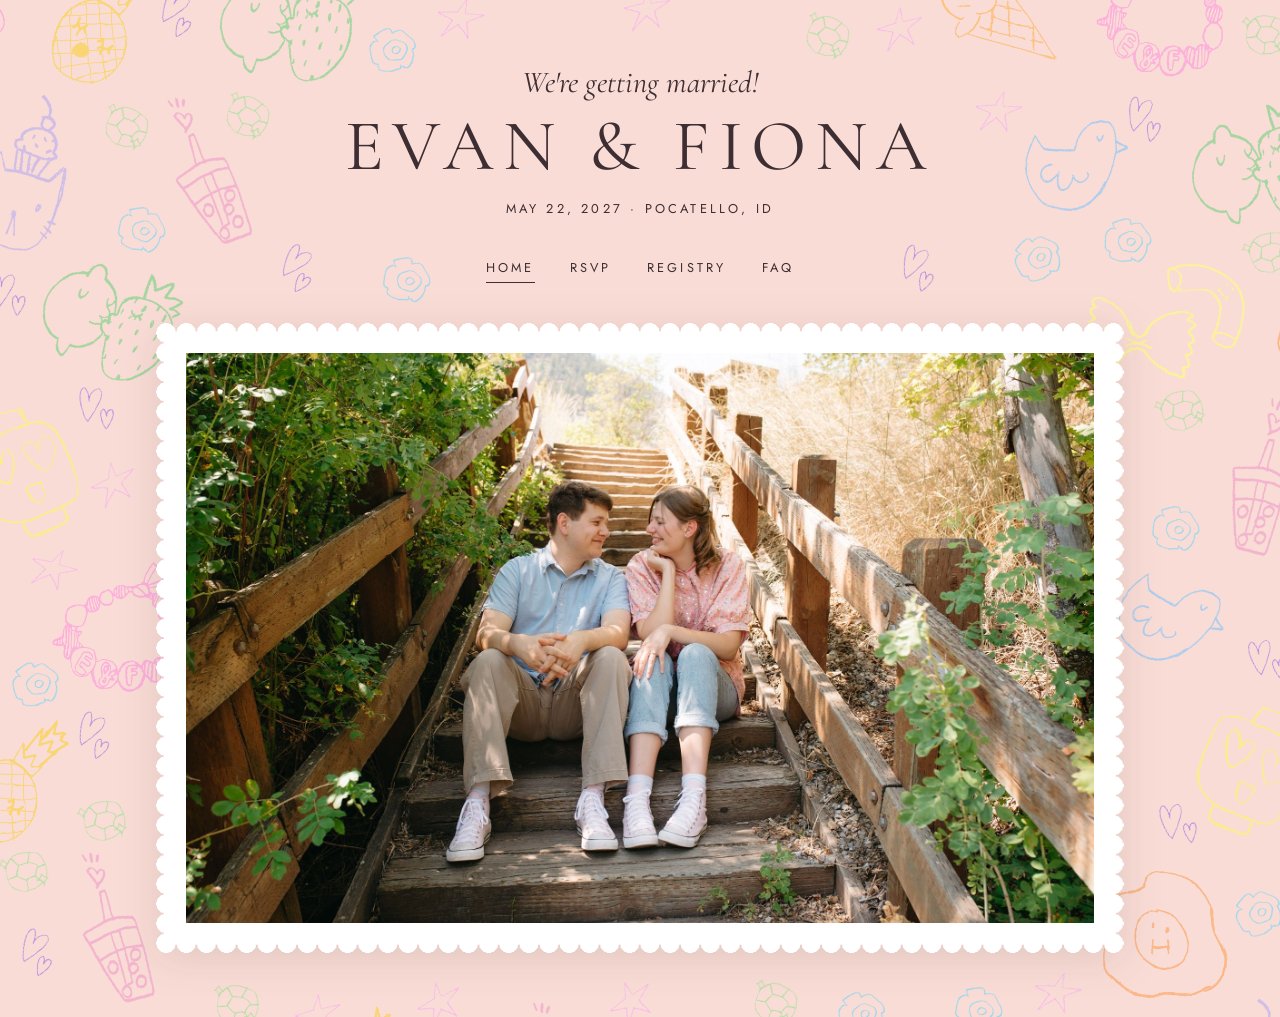
==== index.html @ bbec53d0 "Adding FAQ and registry pages" ====
<!DOCTYPE html>
<html lang="en">
<head>
<meta charset="UTF-8">
<meta name="viewport" content="width=device-width, initial-scale=1">
<title>Evan & Fiona 5.22.27</title>
<meta name="description" content="Evan and Fiona are getting married! May 22, 2027 in Pocatello, Idaho.">
<meta property="og:title" content="Evan & Fiona are getting married!">
<meta property="og:description" content="May 22, 2027 · Pocatello, Idaho">
<meta property="og:image" content="https://evanandfionagetmarried.com/preview.jpg">
<meta property="og:url" content="https://evanandfionagetmarried.com/">
<meta name="twitter:card" content="summary_large_image">
<link rel="preconnect" href="https://fonts.googleapis.com">
<link rel="preconnect" href="https://fonts.gstatic.com" crossorigin>
<link rel="stylesheet" href="https://fonts.googleapis.com/css2?family=Cormorant+Garamond:ital,wght@0,400;0,500;1,400&family=Jost:wght@400;500&display=swap">
<link rel="stylesheet" href="style.css">
<link rel="icon" type="image/png" href="favicon.ico">
</head>
<body>
  <header>
    <p class="intro">We're getting married!</p>
    <h1>Evan &amp; Fiona</h1>
    <p class="label">May 22, 2027 · Pocatello, ID</p>
  </header>

  <nav>
    <a href="index.html" class="current">Home</a>
    <a href="#rsvp">RSVP</a>
    <a href="registry.html">Registry</a>
    <a href="faq.html">FAQ</a>
  </nav>

  <div id="home">
    <img src="mainphoto.jpg" alt="Evan and Fiona">
  </div>

  <div class="doodles" aria-hidden="true"></div>

  <script>
    // Size the photo frame's scallops so a whole number fits along each edge
    // (Safari doesn't support the CSS `round` repeat that handles this elsewhere)
    const framedPhoto = document.querySelector('#home img');
    new ResizeObserver(() => {
      const target = 2 * parseFloat(getComputedStyle(framedPhoto).getPropertyValue('--scallop'));
      const w = framedPhoto.offsetWidth, h = framedPhoto.offsetHeight;
      framedPhoto.style.setProperty('--tile-w', w / Math.max(1, Math.round(w / target)) + 'px');
      framedPhoto.style.setProperty('--tile-h', h / Math.max(1, Math.round(h / target)) + 'px');
    }).observe(framedPhoto);
  </script>
  <script src="doodle-masks.js"></script>
  <script src="doodles.js"></script>
</body>
</html>
---- style.css ----
/* Color Scheme */
/* Strawberry Cream #F4C3C4 */
/* Marigold #FDAC53 */
/* Pastel Yellow #F2E6B1 */
/* Butterfly #CADEA5 */
/* Spa Blue #D3DEDF */
/* Orchid Petal #BFB4CB */
:root {
  --bg: #F9DCD5;
  --ink: #3D2E33;  /* soft plum-brown instead of pure black */
  --serif: 'Cormorant Garamond', Georgia, serif;
  --sans: 'Jost', 'Helvetica Neue', Arial, sans-serif;
}

* {
  margin: 0;
  padding: 0;
  box-sizing: border-box;
}

body {
  font-family: var(--serif);
  font-size: 1.15rem;
  background: var(--bg);
  color: var(--ink);
}

/* Small spaced capitals used for labels, nav and buttons */
.label,
nav a,
.button,
.question h3 {
  font-family: var(--sans);
  font-size: 0.8rem;
  font-weight: 400;
  letter-spacing: 0.25em;
  text-transform: uppercase;
}

header {
  text-align: center;
  padding: 4rem 1rem 1.5rem;
}

header .intro {
  font-style: italic;
  font-size: 1.9rem;
}

header h1 {
  font-size: clamp(2.6rem, 7vw, 4.5rem);
  font-weight: 400;
  letter-spacing: 0.12em;
  text-transform: uppercase;
  line-height: 1.1;
  margin: 0.4rem 0 0.8rem;
}

nav {
  display: flex;
  flex-wrap: wrap;
  justify-content: center;
  gap: 0.5rem 2.2rem;
  padding: 1rem;
}

nav a {
  color: var(--ink);
  text-decoration: none;
  padding-bottom: 0.3rem;
  border-bottom: 1px solid transparent;
  transition: border-color 0.2s;
}

nav a:hover,
nav a.current {
  border-bottom-color: var(--ink);
}

#home {
  max-width: 1000px;
  margin: 1.5rem auto 4rem;
  padding: 0 1rem;
  /* Soft shadow under the scalloped frame (the mask would clip a box-shadow) */
  filter: drop-shadow(0 8px 20px rgba(61, 46, 51, 0.12));
}

#home img {
  display: block;
  width: 100%;
  height: 70vh;
  object-fit: cover;
  /* White scalloped frame: a white mat whose outer edge is cut into
     half-circles (a row of circles plus a solid inner rectangle).
     --tile-w/--tile-h are set by the page script to sizes that divide the
     frame exactly, so every edge ends on a whole scallop (Safari ignores
     the `round` repeat that would otherwise do this). */
  --scallop: 10px;
  padding: calc(var(--scallop) * 3);
  background: white;
  -webkit-mask:
    linear-gradient(#000 0 0) center / calc(100% - 2 * var(--scallop)) calc(100% - 2 * var(--scallop)) no-repeat,
    radial-gradient(circle closest-side, #000 98%, transparent) 0 0 / var(--tile-w, calc(2 * var(--scallop))) var(--tile-h, calc(2 * var(--scallop))) round;
  mask:
    linear-gradient(#000 0 0) center / calc(100% - 2 * var(--scallop)) calc(100% - 2 * var(--scallop)) no-repeat,
    radial-gradient(circle closest-side, #000 98%, transparent) 0 0 / var(--tile-w, calc(2 * var(--scallop))) var(--tile-h, calc(2 * var(--scallop))) round;
}

/* Scattered doodles (home page) */
.doodles {
  --doodle-size: 160px;
  position: absolute;
  top: 0;
  left: 0;
  width: 100%;
  overflow: hidden;
  pointer-events: none;
  z-index: -1;
}

@media (max-width: 600px) {
  .doodles {
    --doodle-size: 90px;
  }
}

.doodles img {
  position: absolute;
  width: var(--doodle-size);
  height: var(--doodle-size);
  transform: rotate(var(--tilt));
  opacity: 0.6;
  animation: dance 3.5s ease-in-out infinite alternate;
}

@keyframes dance {
  from { transform: rotate(calc(var(--tilt) - var(--sway, 5deg))); }
  to   { transform: rotate(calc(var(--tilt) + var(--sway, 5deg))); }
}

/* Small rotations are hard to see on the tiny doodles, so they swing further */
.doodles img.tiny {
  --sway: 15deg;
}

/* Keep them still for visitors who've asked their device to reduce motion */
@media (prefers-reduced-motion: reduce) {
  .doodles img {
    animation: none;
  }
}

/* Page headings (Registry, FAQ) */
main h2 {
  font-size: 2.2rem;
  font-weight: 400;
  letter-spacing: 0.12em;
  text-transform: uppercase;
  text-align: center;
}

/* Registry page */
#registry {
  max-width: 600px;
  margin: 2rem auto 5rem;
  padding: 0 1rem;
  text-align: center;
}

#registry h2 {
  margin-bottom: 1.5rem;
}

#registry p {
  line-height: 1.7;
  margin-bottom: 1.2rem;
}

.button {
  display: inline-block;
  margin-top: 1.3rem;
  padding: 1rem 2.4rem;
  border: 1px solid var(--ink);
  color: var(--ink);
  text-decoration: none;
  transition: background 0.2s, color 0.2s;
}

.button:hover {
  background: var(--ink);
  color: var(--bg);
}

/* Venmo QR code under the button */
.venmo-qr {
  width: 220px;
  margin: 2.5rem auto 0;
}

.venmo-qr img {
  display: block;
  width: 100%;
  height: auto;
  border-radius: 16px;
}

/* FAQ page */
#faq {
  max-width: 700px;
  margin: 2rem auto 5rem;
  padding: 0 1rem;
}

#faq h2 {
  margin-bottom: 2.5rem;
}

/* Little emblem between the heading and the first question */
#faq .faq-mark {
  display: block;
  width: 340px;
  max-width: 75%;
  height: auto;
  margin: -3.5rem auto 1.5rem;  /* the image has empty space above the drawing */
}

.question {
  padding: 1.6rem 0;
  border-top: 1px solid rgba(61, 46, 51, 0.15);
}

.question h3 {
  margin-bottom: 0.6rem;
}

.question p {
  line-height: 1.7;
}

/* Space between paragraphs, lists and labels within an answer */
.question > :not(h3) + * {
  margin-top: 0.9rem;
}

/* A small label sits close to the text it introduces */
.question > .label + * {
  margin-top: 0.3rem;
}

.question a {
  color: inherit;
  text-decoration-thickness: 1px;
  text-underline-offset: 3px;
}

.question .dress-code {
  font-style: italic;
  font-size: 1.5rem;
  line-height: 1.3;
}

/* Venue and hotel list: name over a tappable map link */
.places {
  list-style: none;
  display: grid;
  grid-template-columns: repeat(auto-fit, minmax(260px, 1fr));  /* auto-fit lets a lone item use the full width */
  gap: 1rem 2rem;
}

.places li {
  line-height: 1.5;
}

.place-name {
  display: block;
  font-weight: 500;
}
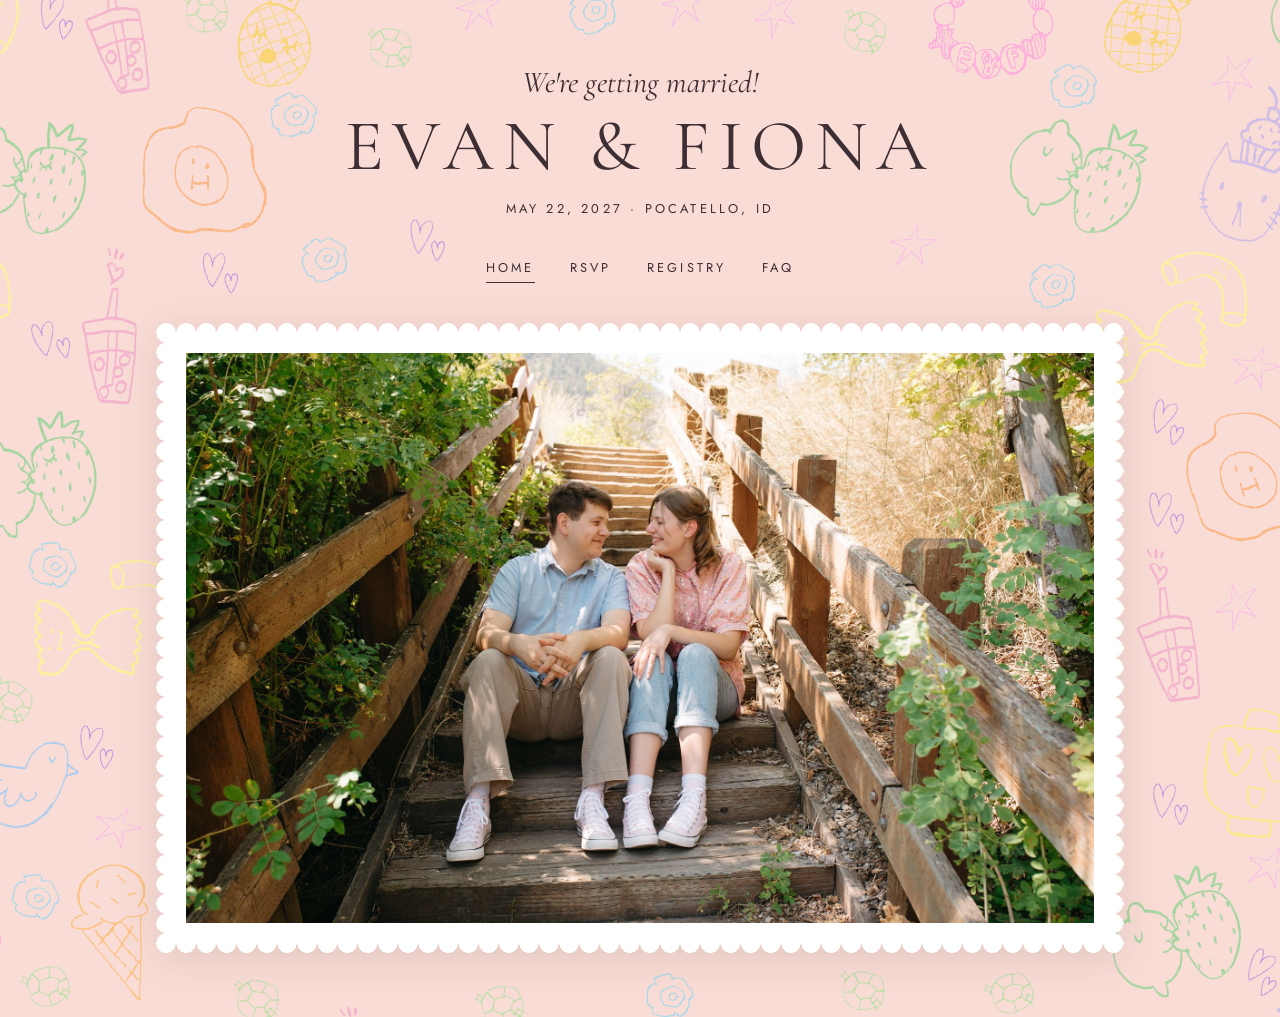
==== commit 14ee5195: "Adding RSVP page" ====
--- a/index.html
+++ b/index.html
@@ -25,7 +25,7 @@
 
   <nav>
     <a href="index.html" class="current">Home</a>
-    <a href="#rsvp">RSVP</a>
+    <a href="rsvp.html">RSVP</a>
     <a href="registry.html">Registry</a>
     <a href="faq.html">FAQ</a>
   </nav>
--- a/style.css
+++ b/style.css
@@ -29,7 +29,8 @@
 .label,
 nav a,
 .button,
-.question h3 {
+.question h3,
+.choice span {
   font-family: var(--sans);
   font-size: 0.8rem;
   font-weight: 400;
@@ -204,6 +205,257 @@
   border-radius: 16px;
 }
 
+/* RSVP page */
+#rsvp {
+  max-width: 560px;
+  margin: 2rem auto 5rem;
+  padding: 0 1rem;
+}
+
+#rsvp h2 {
+  margin-bottom: 0.6rem;
+}
+
+.rsvp-deadline {
+  text-align: center;
+  font-style: italic;
+  margin-bottom: 2.5rem;
+}
+
+.field {
+  margin-bottom: 1.8rem;
+  border: 0;  /* fieldsets have a border by default */
+}
+
+/* The accepting-only questions are a fieldset too; drop its default box */
+.if-attending {
+  border: 0;
+  padding: 0;
+  margin: 0;
+  min-width: 0;
+}
+
+.field > .label {
+  display: block;
+  margin-bottom: 0.6rem;
+}
+
+.field .optional {
+  text-transform: none;
+  letter-spacing: 0.05em;
+  opacity: 0.7;
+}
+
+.field input[type="text"],
+.field input[type="email"],
+.field select,
+.field textarea {
+  display: block;
+  width: 100%;
+  padding: 0.7rem 0.9rem;
+  font: inherit;
+  color: var(--ink);
+  background: rgba(255, 255, 255, 0.55);
+  border: 1px solid rgba(61, 46, 51, 0.3);
+  border-radius: 3px;
+  transition: border-color 0.2s, background 0.2s;
+}
+
+.field input:focus,
+.field select:focus,
+.field textarea:focus {
+  outline: none;
+  border-color: var(--ink);
+  background: rgba(255, 255, 255, 0.85);
+}
+
+.field textarea {
+  resize: vertical;
+}
+
+.hint {
+  margin-top: 0.4rem;
+  font-size: 1rem;
+  font-style: italic;
+  opacity: 0.8;
+}
+
+/* Accept / decline: radio buttons drawn as two pill buttons */
+.choices {
+  display: flex;
+  flex-wrap: wrap;
+  gap: 0.8rem;
+}
+
+.choice {
+  flex: 1 1 200px;
+  position: relative;
+  display: flex;  /* lets the button fill the label, so both stay the same height */
+}
+
+.choice input {
+  position: absolute;
+  opacity: 0;
+}
+
+.choice span {
+  flex: 1;
+  display: flex;
+  align-items: center;
+  justify-content: center;
+  padding: 0.9rem 1rem;
+  text-align: center;
+  border: 1px solid var(--ink);
+  cursor: pointer;
+  transition: background 0.2s, color 0.2s;
+}
+
+.choice input:checked + span {
+  background: var(--ink);
+  color: var(--bg);
+}
+
+.choice input:focus-visible + span {
+  outline: 2px solid var(--ink);
+  outline-offset: 3px;
+}
+
+.form-actions {
+  text-align: center;
+  margin-top: 2.5rem;
+}
+
+button.button {
+  background: none;
+  cursor: pointer;
+  margin-top: 0;
+}
+
+button.button:disabled {
+  opacity: 0.6;
+  cursor: wait;
+}
+
+.form-status {
+  margin-top: 1rem;
+  min-height: 1.5em;
+}
+
+.form-status.error {
+  color: #9B2C2C;
+}
+
+.thanks {
+  text-align: center;
+  padding: 2rem 0;
+}
+
+.thanks h3 {
+  font-size: 1.8rem;
+  font-weight: 400;
+  margin-bottom: 0.6rem;
+}
+
+/* Invitation search: name box with the Find button beside it */
+.search-row {
+  display: flex;
+  gap: 0.6rem;
+}
+
+.search-row input {
+  flex: 1;
+  min-width: 0;
+}
+
+.search-row .button {
+  flex: none;
+  padding: 0 1.6rem;
+}
+
+#find-form .form-status {
+  min-height: 0;
+  margin-top: 0;
+  text-align: center;
+}
+
+.results .label {
+  margin: 1.5rem 0 0.8rem;
+}
+
+.result-list {
+  list-style: none;
+  display: grid;
+  gap: 0.6rem;
+}
+
+.result {
+  display: block;
+  width: 100%;
+  padding: 0.9rem 1.1rem;
+  font: inherit;
+  font-size: 1.25rem;
+  text-align: left;
+  color: var(--ink);
+  background: rgba(255, 255, 255, 0.55);
+  border: 1px solid rgba(61, 46, 51, 0.3);
+  border-radius: 3px;
+  cursor: pointer;
+  transition: border-color 0.2s, background 0.2s;
+}
+
+.result:hover,
+.result:focus-visible {
+  border-color: var(--ink);
+  background: rgba(255, 255, 255, 0.85);
+}
+
+.result-plus {
+  display: block;
+  font-size: 1rem;
+  font-style: italic;
+  opacity: 0.8;
+}
+
+/* The chosen invitation, at the top of step 2 */
+.invitation-card {
+  text-align: center;
+  padding: 1.6rem 1rem;
+  margin-bottom: 2.2rem;
+  background: rgba(255, 255, 255, 0.35);
+  border: 1px solid rgba(61, 46, 51, 0.15);
+  border-radius: 3px;
+}
+
+.invitation-name {
+  font-size: 1.8rem;
+  font-weight: 400;
+  line-height: 1.2;
+  margin: 0.4rem 0 0.5rem;
+}
+
+.already-responded {
+  margin-top: 0.6rem;
+  font-style: italic;
+}
+
+.link-button {
+  margin-top: 0.8rem;
+  font: inherit;
+  font-size: 1rem;
+  color: var(--ink);
+  background: none;
+  border: 0;
+  text-decoration: underline;
+  text-underline-offset: 3px;
+  cursor: pointer;
+}
+
+/* Spam trap field, kept off-screen */
+.honeypot {
+  position: absolute;
+  left: -9999px;
+}
+
 /* FAQ page */
 #faq {
   max-width: 700px;
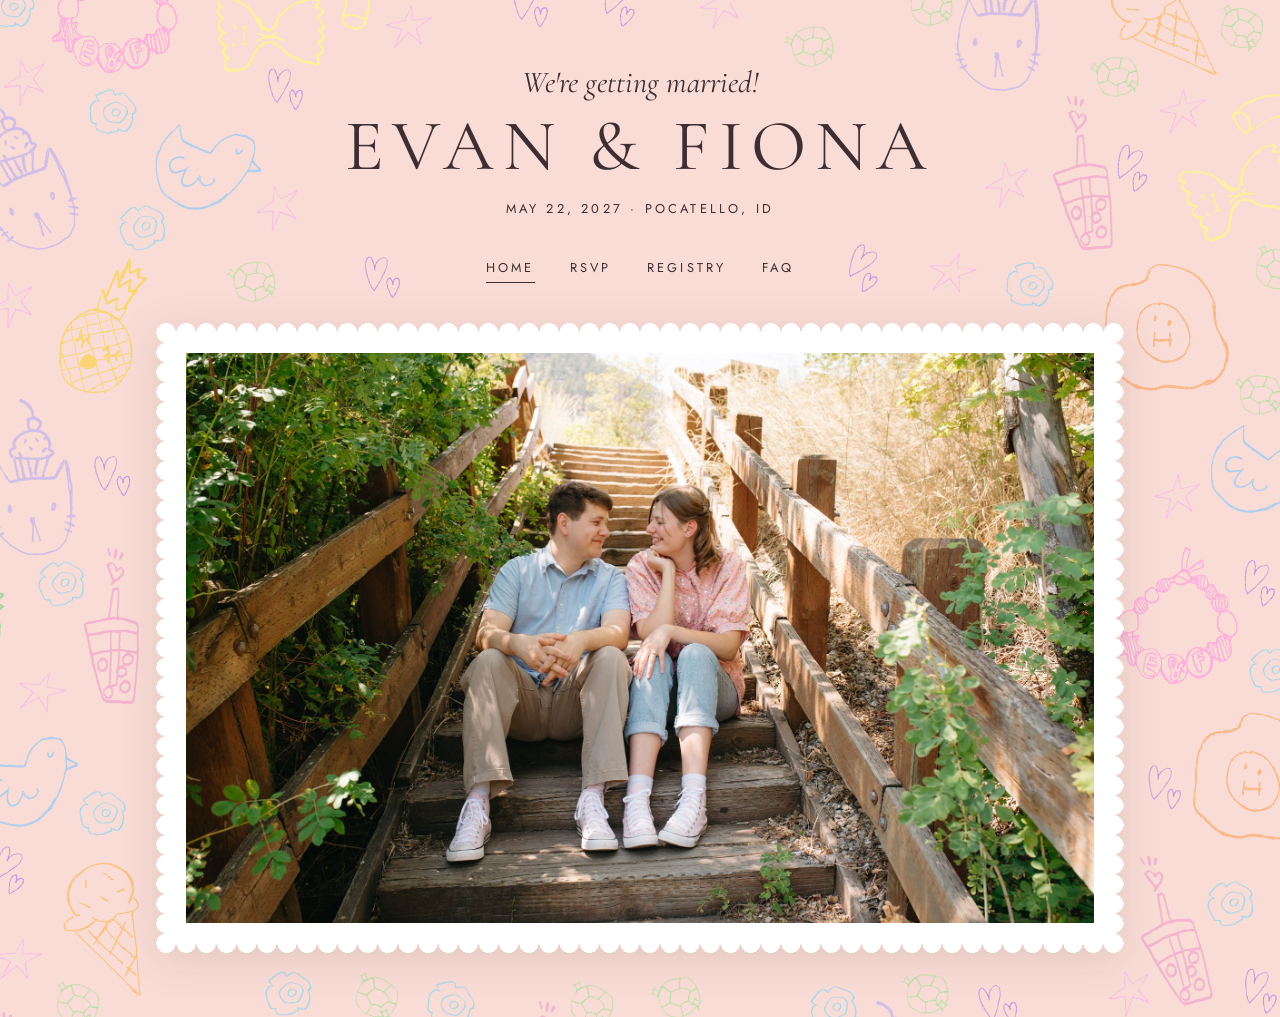
==== commit 265a81b5: "Navigation fixes" ====
--- a/index.html
+++ b/index.html
@@ -24,10 +24,10 @@
   </header>
 
   <nav>
-    <a href="index.html" class="current">Home</a>
-    <a href="rsvp.html">RSVP</a>
-    <a href="registry.html">Registry</a>
-    <a href="faq.html">FAQ</a>
+    <a href="/" class="current">Home</a>
+    <a href="/rsvp">RSVP</a>
+    <a href="/registry">Registry</a>
+    <a href="/faq">FAQ</a>
   </nav>
 
   <div id="home">
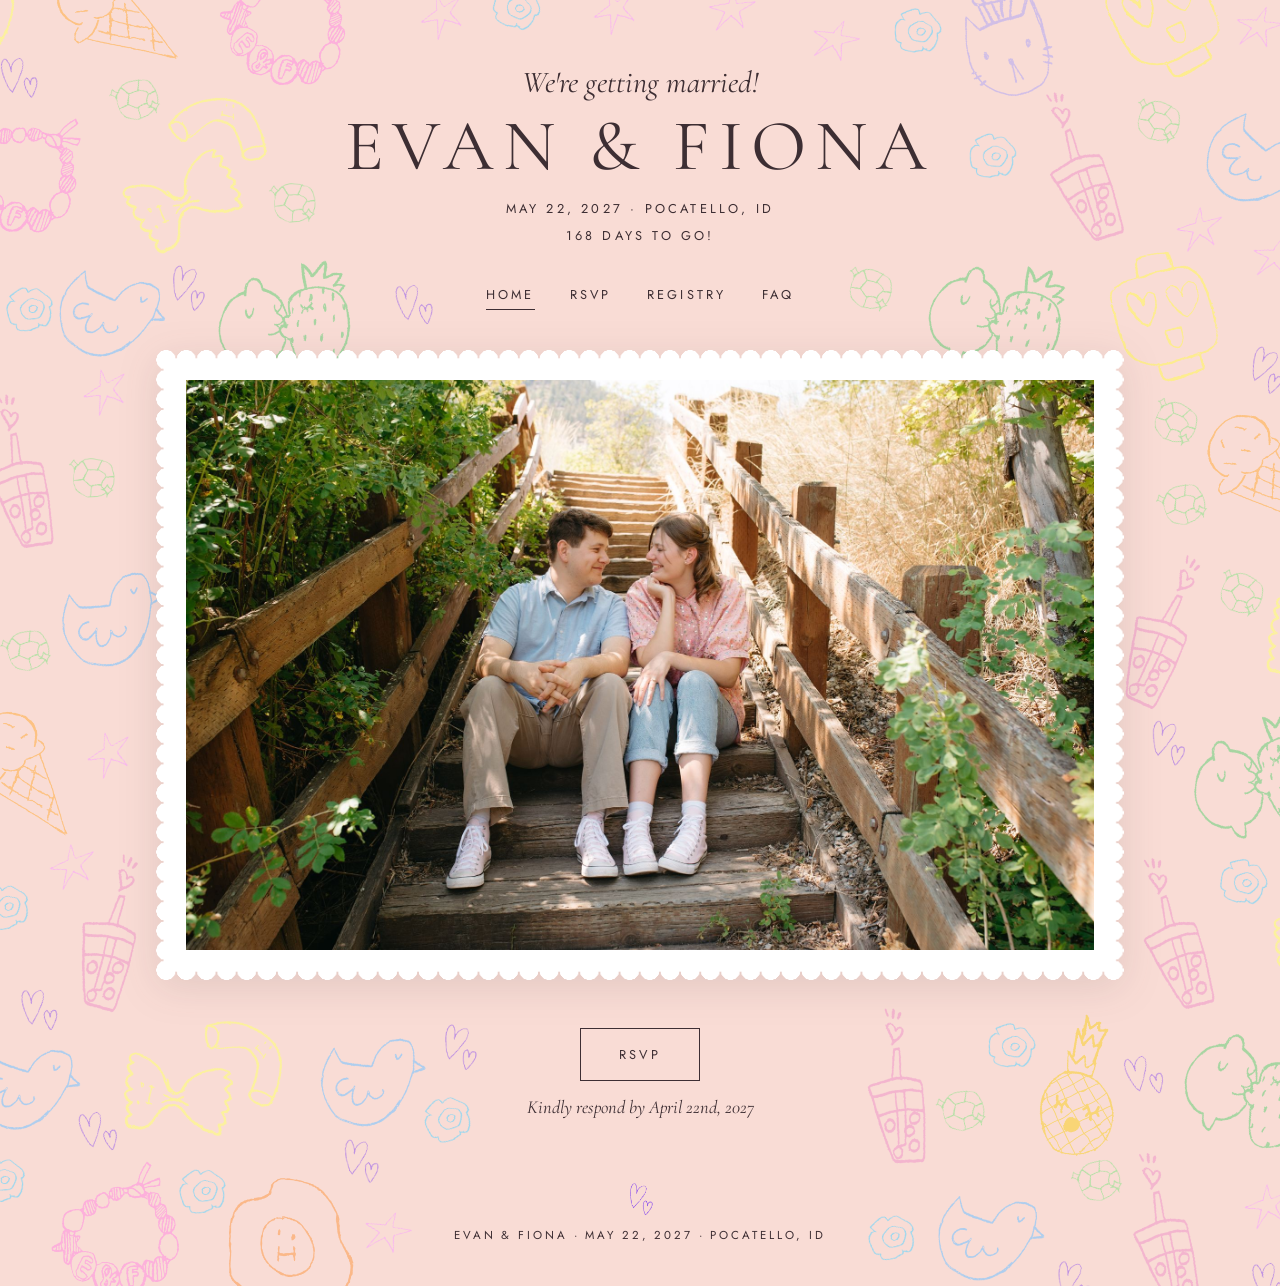
==== commit 856463ea: "Polishing" ====
--- a/index.html
+++ b/index.html
@@ -13,14 +13,17 @@
 <link rel="preconnect" href="https://fonts.googleapis.com">
 <link rel="preconnect" href="https://fonts.gstatic.com" crossorigin>
 <link rel="stylesheet" href="https://fonts.googleapis.com/css2?family=Cormorant+Garamond:ital,wght@0,400;0,500;1,400&family=Jost:wght@400;500&display=swap">
-<link rel="stylesheet" href="style.css">
+<!-- After changing style.css or the doodle scripts, bump ?v= on them (in every page) so browsers load the new version right away -->
+<link rel="stylesheet" href="style.css?v=2">
 <link rel="icon" type="image/png" href="favicon.ico">
+<link rel="apple-touch-icon" href="apple-touch-icon.png">
 </head>
 <body>
   <header>
     <p class="intro">We're getting married!</p>
     <h1>Evan &amp; Fiona</h1>
     <p class="label">May 22, 2027 · Pocatello, ID</p>
+    <p class="label countdown" hidden></p>
   </header>
 
   <nav>
@@ -34,9 +37,32 @@
     <img src="mainphoto.jpg" alt="Evan and Fiona">
   </div>
 
+  <div class="home-cta">
+    <a class="button" href="/rsvp">RSVP</a>
+    <p>Kindly respond by April 22nd, 2027</p>
+  </div>
+
+  <footer>
+    <img src="heart.png" alt="">
+    <p class="label"><span>Evan &amp; Fiona</span><span class="dot"> · </span><span>May 22, 2027 · Pocatello, ID</span></p>
+  </footer>
+
   <div class="doodles" aria-hidden="true"></div>
 
   <script>
+    // Countdown to the wedding, counted in calendar days from the visitor's today
+    const weddingDay = new Date(2027, 4, 22);  // months count from 0, so 4 is May
+    const today = new Date();
+    today.setHours(0, 0, 0, 0);
+    const daysToGo = Math.round((weddingDay - today) / 86400000);
+    const countdown = document.querySelector('.countdown');
+    if (daysToGo >= 0) {
+      countdown.textContent = daysToGo > 1 ? `${daysToGo} days to go!`
+        : daysToGo === 1 ? '1 day to go!'
+        : 'Today’s the day!';
+      countdown.hidden = false;
+    }
+
     // Size the photo frame's scallops so a whole number fits along each edge
     // (Safari doesn't support the CSS `round` repeat that handles this elsewhere)
     const framedPhoto = document.querySelector('#home img');
@@ -47,7 +73,7 @@
       framedPhoto.style.setProperty('--tile-h', h / Math.max(1, Math.round(h / target)) + 'px');
     }).observe(framedPhoto);
   </script>
-  <script src="doodle-masks.js"></script>
-  <script src="doodles.js"></script>
+  <script src="doodle-masks.js?v=2"></script>
+  <script src="doodles.js?v=2"></script>
 </body>
 </html>
--- a/style.css
+++ b/style.css
@@ -66,11 +66,20 @@
 }
 
 nav a {
+  position: relative;
   color: var(--ink);
   text-decoration: none;
   padding-bottom: 0.3rem;
   border-bottom: 1px solid transparent;
   transition: border-color 0.2s;
+}
+
+/* Invisible padding around each link so it's easier to tap on a phone,
+   without moving the underline or changing the spacing */
+nav a::before {
+  content: '';
+  position: absolute;
+  inset: -0.75rem -0.6rem;
 }
 
 nav a:hover,
@@ -144,9 +153,19 @@
   --sway: 15deg;
 }
 
+/* Doodles added after the page loads (when content changes size) fade in */
+.doodles img.appear {
+  animation: dance 3.5s ease-in-out infinite alternate, doodle-appear 0.8s ease-out;
+}
+
+@keyframes doodle-appear {
+  from { opacity: 0; }
+}
+
 /* Keep them still for visitors who've asked their device to reduce motion */
 @media (prefers-reduced-motion: reduce) {
-  .doodles img {
+  .doodles img,
+  .doodles img.appear {
     animation: none;
   }
 }
@@ -158,6 +177,69 @@
   letter-spacing: 0.12em;
   text-transform: uppercase;
   text-align: center;
+}
+
+/* Home page: countdown under the date, and the RSVP button under the photo */
+header .countdown {
+  margin-top: 0.5rem;
+}
+
+.home-cta {
+  width: fit-content;
+  margin: -1rem auto 4rem;
+  text-align: center;
+}
+
+.home-cta .button {
+  margin-top: 0;
+}
+
+.home-cta p {
+  margin-top: 0.9rem;
+  font-style: italic;
+}
+
+/* Footer on every page */
+footer {
+  width: fit-content;
+  max-width: calc(100% - 2rem);
+  margin: 0 auto 2.5rem;
+  text-align: center;
+}
+
+footer img {
+  display: block;
+  width: 34px;
+  height: 34px;
+  margin: 0 auto 0.6rem;
+}
+
+footer .label {
+  font-size: 0.72rem;
+  line-height: 1.8;
+}
+
+/* On phones, put the names and the date/place on their own lines */
+@media (max-width: 600px) {
+  footer .label span {
+    display: block;
+  }
+
+  footer .label .dot {
+    display: none;
+  }
+}
+
+/* "Page not found" page */
+#not-found {
+  max-width: 600px;
+  margin: 2rem auto 5rem;
+  padding: 0 1rem;
+  text-align: center;
+}
+
+#not-found h2 {
+  margin-bottom: 1.2rem;
 }
 
 /* Registry page */
@@ -394,6 +476,7 @@
   padding: 0.9rem 1.1rem;
   font: inherit;
   font-size: 1.25rem;
+  letter-spacing: 0.08em;  /* names are shown in capitals */
   text-align: left;
   color: var(--ink);
   background: rgba(255, 255, 255, 0.55);
@@ -412,6 +495,7 @@
 .result-plus {
   display: block;
   font-size: 1rem;
+  letter-spacing: 0.04em;
   font-style: italic;
   opacity: 0.8;
 }
@@ -429,6 +513,7 @@
 .invitation-name {
   font-size: 1.8rem;
   font-weight: 400;
+  letter-spacing: 0.08em;  /* names are shown in capitals */
   line-height: 1.2;
   margin: 0.4rem 0 0.5rem;
 }
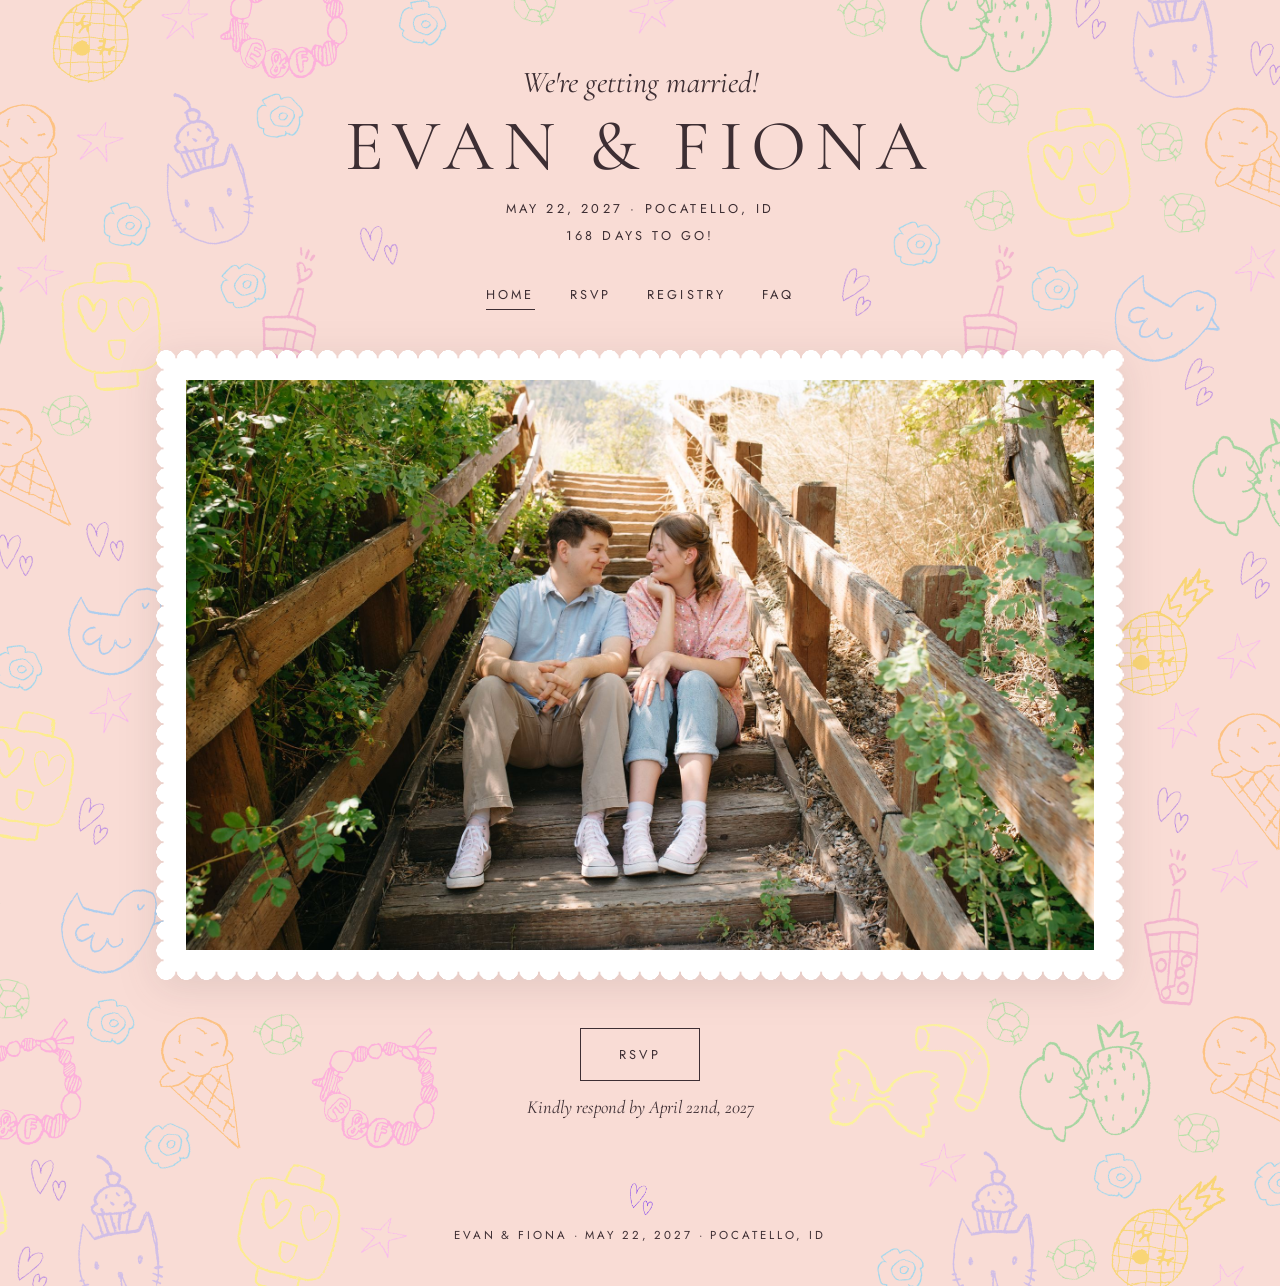
==== commit f0206362: "Doodle explosion" ====
--- a/index.html
+++ b/index.html
@@ -14,7 +14,7 @@
 <link rel="preconnect" href="https://fonts.gstatic.com" crossorigin>
 <link rel="stylesheet" href="https://fonts.googleapis.com/css2?family=Cormorant+Garamond:ital,wght@0,400;0,500;1,400&family=Jost:wght@400;500&display=swap">
 <!-- After changing style.css or the doodle scripts, bump ?v= on them (in every page) so browsers load the new version right away -->
-<link rel="stylesheet" href="style.css?v=2">
+<link rel="stylesheet" href="style.css?v=3">
 <link rel="icon" type="image/png" href="favicon.ico">
 <link rel="apple-touch-icon" href="apple-touch-icon.png">
 </head>
@@ -73,7 +73,7 @@
       framedPhoto.style.setProperty('--tile-h', h / Math.max(1, Math.round(h / target)) + 'px');
     }).observe(framedPhoto);
   </script>
-  <script src="doodle-masks.js?v=2"></script>
-  <script src="doodles.js?v=2"></script>
+  <script src="doodle-masks.js?v=3"></script>
+  <script src="doodles.js?v=3"></script>
 </body>
 </html>
--- a/style.css
+++ b/style.css
@@ -153,6 +153,21 @@
   --sway: 15deg;
 }
 
+/* Welcome burst: doodles flying out over the page on the first visit.
+   It sits above everything but can't be clicked, so nothing is blocked. */
+.doodle-burst {
+  position: fixed;
+  inset: 0;
+  z-index: 1000;
+  overflow: hidden;
+  pointer-events: none;
+}
+
+.doodle-burst img {
+  position: absolute;
+  will-change: transform, opacity;
+}
+
 /* Doodles added after the page loads (when content changes size) fade in */
 .doodles img.appear {
   animation: dance 3.5s ease-in-out infinite alternate, doodle-appear 0.8s ease-out;
@@ -568,6 +583,7 @@
 
 .question h3 {
   margin-bottom: 0.6rem;
+  font-weight: 600;  /* bold Jost is loaded on the FAQ page */
 }
 
 .question p {
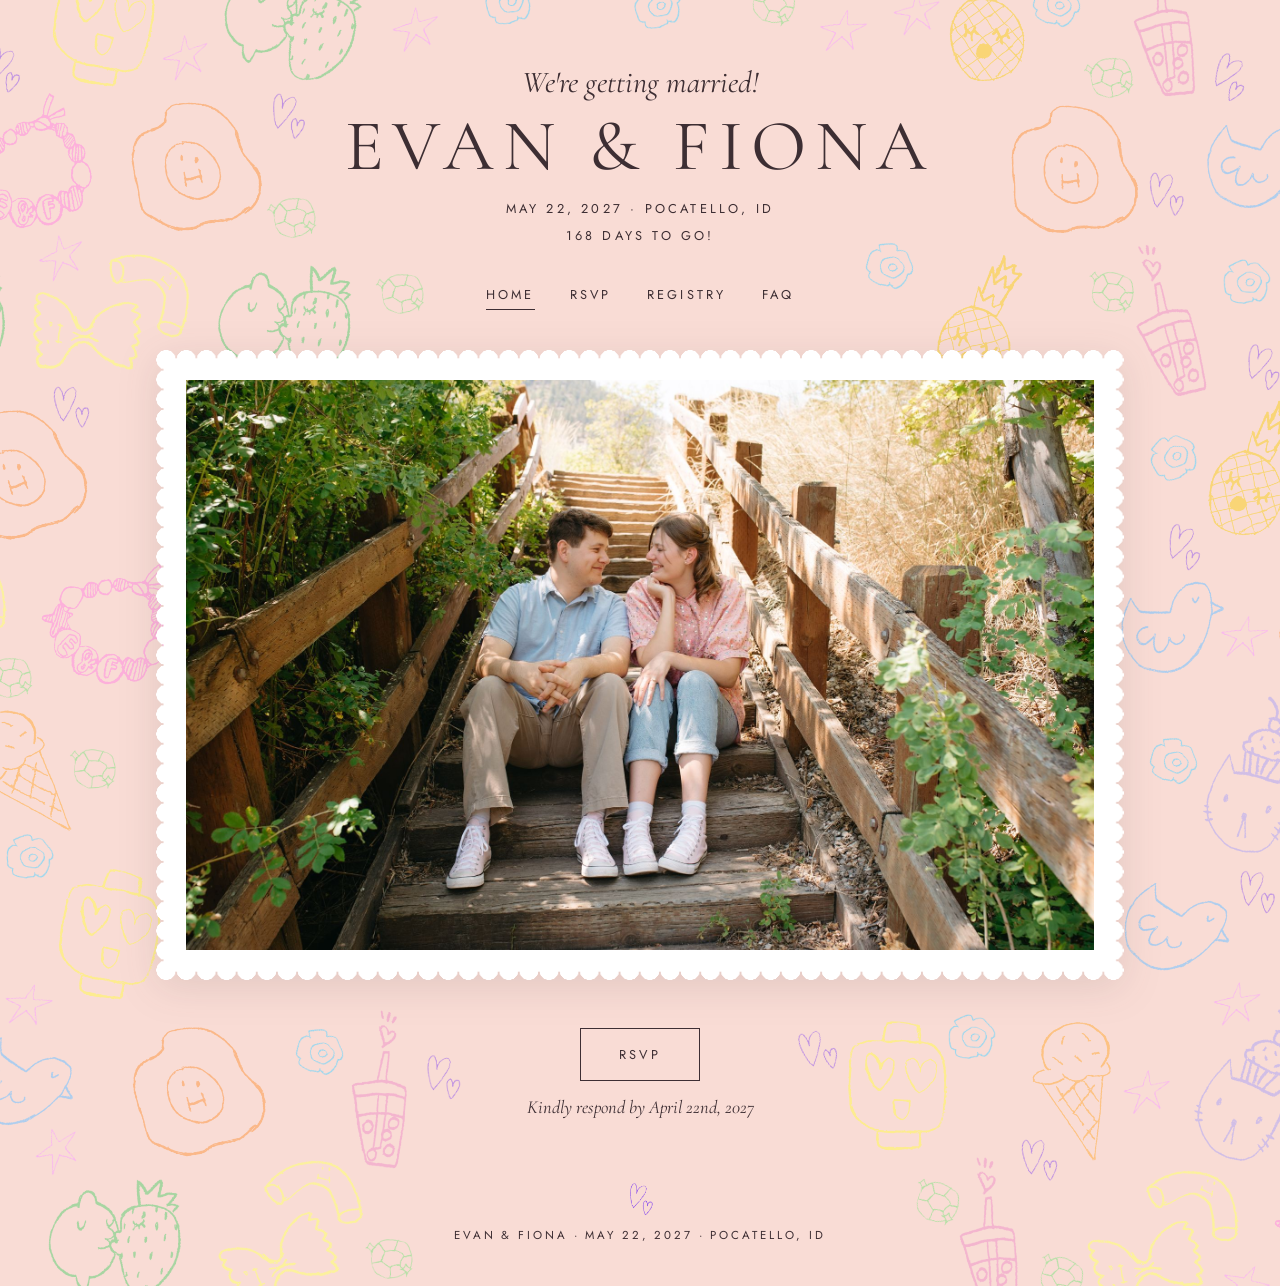
==== commit 29918ef5: "Explosion fixes" ====
--- a/index.html
+++ b/index.html
@@ -14,7 +14,7 @@
 <link rel="preconnect" href="https://fonts.gstatic.com" crossorigin>
 <link rel="stylesheet" href="https://fonts.googleapis.com/css2?family=Cormorant+Garamond:ital,wght@0,400;0,500;1,400&family=Jost:wght@400;500&display=swap">
 <!-- After changing style.css or the doodle scripts, bump ?v= on them (in every page) so browsers load the new version right away -->
-<link rel="stylesheet" href="style.css?v=3">
+<link rel="stylesheet" href="style.css?v=4">
 <link rel="icon" type="image/png" href="favicon.ico">
 <link rel="apple-touch-icon" href="apple-touch-icon.png">
 </head>
@@ -73,7 +73,7 @@
       framedPhoto.style.setProperty('--tile-h', h / Math.max(1, Math.round(h / target)) + 'px');
     }).observe(framedPhoto);
   </script>
-  <script src="doodle-masks.js?v=3"></script>
-  <script src="doodles.js?v=3"></script>
+  <script src="doodle-masks.js?v=4"></script>
+  <script src="doodles.js?v=4"></script>
 </body>
 </html>
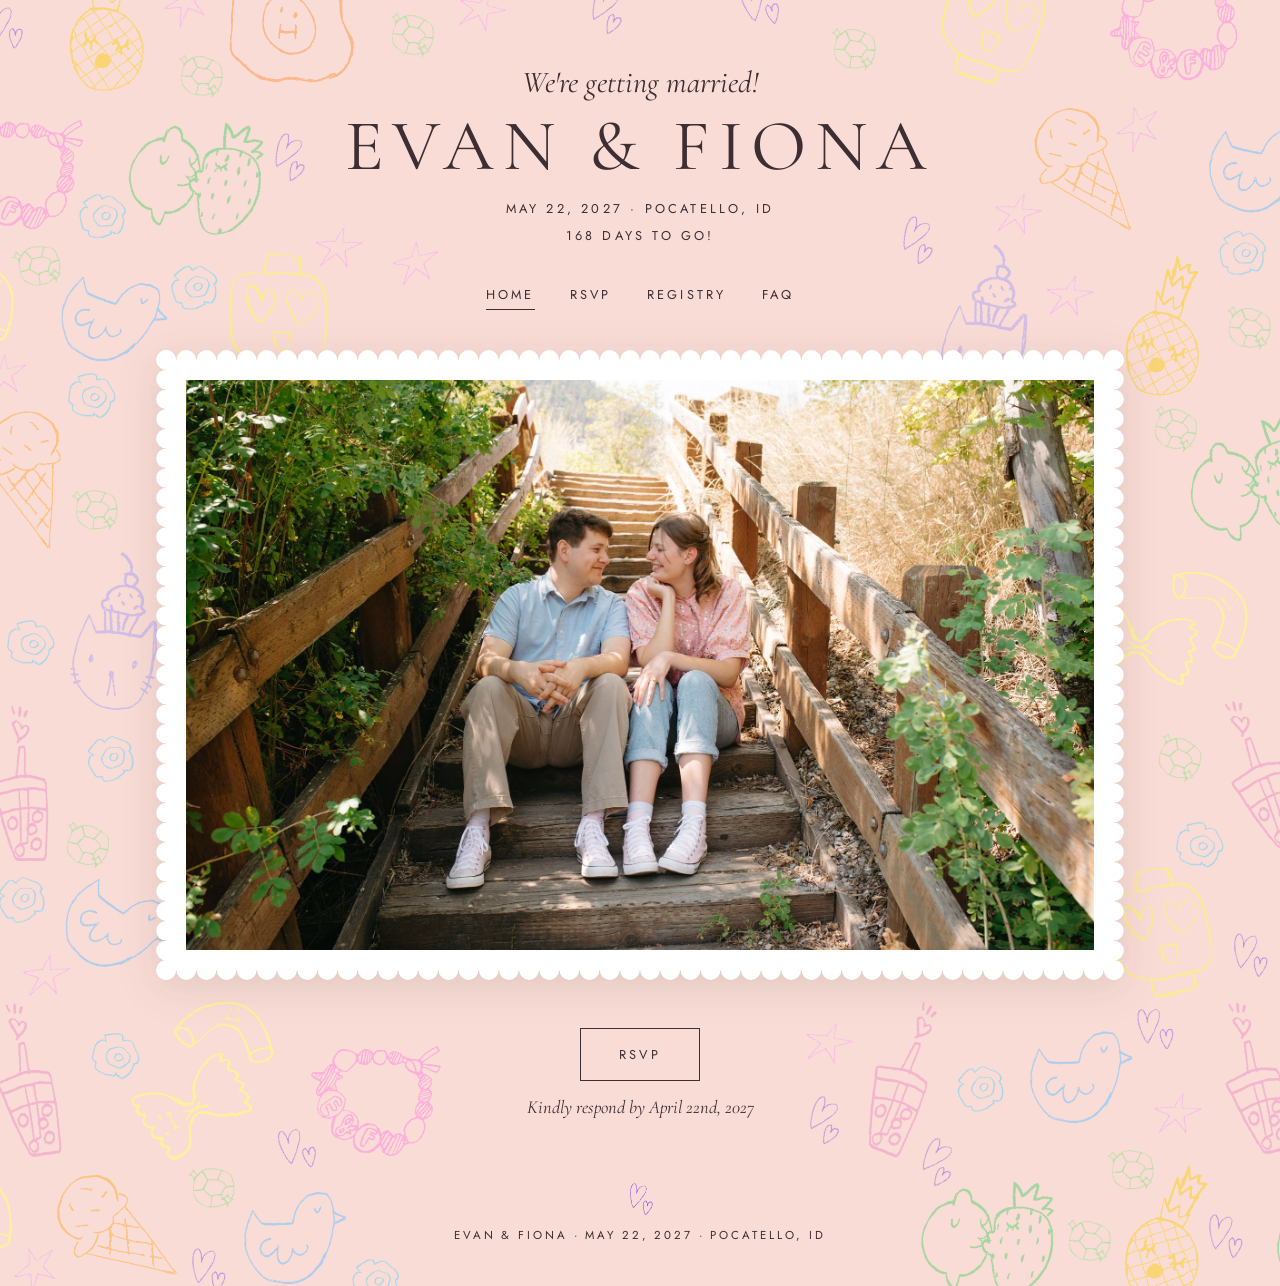
==== commit 60bb0924: "Explosion changes and mobile doodle addition" ====
--- a/index.html
+++ b/index.html
@@ -3,6 +3,21 @@
 <head>
 <meta charset="UTF-8">
 <meta name="viewport" content="width=device-width, initial-scale=1">
+<script>
+  // First page of a visit: hide the page now, before anything shows, so it can fade
+  // in with the doodle burst (see doodles.js). Skipped for visitors who have asked
+  // their device to reduce motion.
+  try {
+    if (!sessionStorage.getItem("doodleBurstPlayed") && !matchMedia("(prefers-reduced-motion: reduce)").matches) {
+      sessionStorage.setItem("doodleBurstPlayed", "1");
+      document.documentElement.classList.add("intro");
+      // Safety net: never leave the page hidden, even if something fails to load
+      setTimeout(() => document.documentElement.classList.remove("intro"), 6000);
+    }
+  } catch (err) {
+    // Storage can be blocked (some private browsing modes); the page just shows normally
+  }
+</script>
 <title>Evan & Fiona 5.22.27</title>
 <meta name="description" content="Evan and Fiona are getting married! May 22, 2027 in Pocatello, Idaho.">
 <meta property="og:title" content="Evan & Fiona are getting married!">
@@ -14,7 +29,7 @@
 <link rel="preconnect" href="https://fonts.gstatic.com" crossorigin>
 <link rel="stylesheet" href="https://fonts.googleapis.com/css2?family=Cormorant+Garamond:ital,wght@0,400;0,500;1,400&family=Jost:wght@400;500&display=swap">
 <!-- After changing style.css or the doodle scripts, bump ?v= on them (in every page) so browsers load the new version right away -->
-<link rel="stylesheet" href="style.css?v=4">
+<link rel="stylesheet" href="style.css?v=7">
 <link rel="icon" type="image/png" href="favicon.ico">
 <link rel="apple-touch-icon" href="apple-touch-icon.png">
 </head>
@@ -37,10 +52,14 @@
     <img src="mainphoto.jpg" alt="Evan and Fiona">
   </div>
 
+  <div class="doodle-band" aria-hidden="true"></div>
+
   <div class="home-cta">
     <a class="button" href="/rsvp">RSVP</a>
     <p>Kindly respond by April 22nd, 2027</p>
   </div>
+
+  <div class="doodle-band" aria-hidden="true"></div>
 
   <footer>
     <img src="heart.png" alt="">
@@ -63,17 +82,37 @@
       countdown.hidden = false;
     }
 
-    // Size the photo frame's scallops so a whole number fits along each edge
-    // (Safari doesn't support the CSS `round` repeat that handles this elsewhere)
+    // Draws the photo frame's scalloped edge as one shape, sized exactly to the frame.
+    // (The CSS version repeats a small tile, and Safari rounds each tile to the
+    // screen's pixels, so on some iPhones the bumps drift and break apart.)
     const framedPhoto = document.querySelector('#home img');
-    new ResizeObserver(() => {
-      const target = 2 * parseFloat(getComputedStyle(framedPhoto).getPropertyValue('--scallop'));
+    function drawScallops() {
+      const r = parseFloat(getComputedStyle(framedPhoto).getPropertyValue('--scallop'));
       const w = framedPhoto.offsetWidth, h = framedPhoto.offsetHeight;
-      framedPhoto.style.setProperty('--tile-w', w / Math.max(1, Math.round(w / target)) + 'px');
-      framedPhoto.style.setProperty('--tile-h', h / Math.max(1, Math.round(h / target)) + 'px');
-    }).observe(framedPhoto);
+      if (!w || !h) return;
+      // A whole number of bumps along each edge, as close to the normal size as possible
+      const across = Math.max(1, Math.round(w / (2 * r)));
+      const down = Math.max(1, Math.round(h / (2 * r)));
+      const stepX = w / across, stepY = h / down;
+      const bump = Math.min(stepX, stepY) / 2;
+      const circle = (x, y) => `<circle cx="${x.toFixed(2)}" cy="${y.toFixed(2)}" r="${bump.toFixed(2)}"/>`;
+      const shapes = [`<rect x="${r}" y="${r}" width="${w - 2 * r}" height="${h - 2 * r}"/>`];
+      for (let i = 0; i < across; i++) {
+        const x = stepX * (i + 0.5);
+        shapes.push(circle(x, stepY / 2), circle(x, h - stepY / 2));
+      }
+      for (let j = 0; j < down; j++) {
+        const y = stepY * (j + 0.5);
+        shapes.push(circle(stepX / 2, y), circle(w - stepX / 2, y));
+      }
+      const svg = `<svg xmlns="http://www.w3.org/2000/svg" viewBox="0 0 ${w} ${h}" preserveAspectRatio="none">${shapes.join('')}</svg>`;
+      const mask = `url("data:image/svg+xml,${encodeURIComponent(svg)}") 0 0 / 100% 100% no-repeat`;
+      framedPhoto.style.setProperty('-webkit-mask', mask);
+      framedPhoto.style.setProperty('mask', mask);
+    }
+    new ResizeObserver(drawScallops).observe(framedPhoto);
   </script>
-  <script src="doodle-masks.js?v=4"></script>
-  <script src="doodles.js?v=4"></script>
+  <script src="doodle-masks.js?v=7"></script>
+  <script src="doodles.js?v=7"></script>
 </body>
 </html>
--- a/style.css
+++ b/style.css
@@ -100,20 +100,20 @@
   width: 100%;
   height: 70vh;
   object-fit: cover;
-  /* White scalloped frame: a white mat whose outer edge is cut into
-     half-circles (a row of circles plus a solid inner rectangle).
-     --tile-w/--tile-h are set by the page script to sizes that divide the
-     frame exactly, so every edge ends on a whole scallop (Safari ignores
-     the `round` repeat that would otherwise do this). */
+  /* White scalloped frame: a white mat whose outer edge is cut into half-circles.
+     The script on the home page replaces this mask with one drawn exactly to the
+     frame's size (Safari breaks repeating tiles like this one apart on some iPhones),
+     so this version only shows if that script doesn't run. --scallop is the bump
+     radius, which the script reads too. */
   --scallop: 10px;
   padding: calc(var(--scallop) * 3);
   background: white;
   -webkit-mask:
     linear-gradient(#000 0 0) center / calc(100% - 2 * var(--scallop)) calc(100% - 2 * var(--scallop)) no-repeat,
-    radial-gradient(circle closest-side, #000 98%, transparent) 0 0 / var(--tile-w, calc(2 * var(--scallop))) var(--tile-h, calc(2 * var(--scallop))) round;
+    radial-gradient(circle closest-side, #000 98%, transparent) 0 0 / calc(2 * var(--scallop)) calc(2 * var(--scallop)) round;
   mask:
     linear-gradient(#000 0 0) center / calc(100% - 2 * var(--scallop)) calc(100% - 2 * var(--scallop)) no-repeat,
-    radial-gradient(circle closest-side, #000 98%, transparent) 0 0 / var(--tile-w, calc(2 * var(--scallop))) var(--tile-h, calc(2 * var(--scallop))) round;
+    radial-gradient(circle closest-side, #000 98%, transparent) 0 0 / calc(2 * var(--scallop)) calc(2 * var(--scallop)) round;
 }
 
 /* Scattered doodles (home page) */
@@ -134,6 +134,25 @@
   }
 }
 
+/* Doodle bands: on phones the content fills the width, leaving little room for
+   doodles, so these strips between sections are set aside for a row of them
+   (drawn by doodles.js). Hidden on wider screens, where the sides have room. */
+.doodle-band {
+  display: none;
+}
+
+@media (max-width: 600px) {
+  .doodle-band {
+    display: block;
+    height: 120px;  /* room for a tilted, swaying 90px doodle */
+  }
+
+  /* The RSVP button is normally tucked up toward the photo; keep it out of the band */
+  .doodle-band + .home-cta {
+    margin-top: 0;
+  }
+}
+
 .doodles img {
   position: absolute;
   width: var(--doodle-size);
@@ -163,9 +182,31 @@
   pointer-events: none;
 }
 
-.doodle-burst img {
+.doodle-burst img,
+.doodle-burst .sparkle {
   position: absolute;
   will-change: transform, opacity;
+}
+
+.doodle-burst .sparkle {
+  filter: drop-shadow(0 0 3px rgba(255, 255, 255, 0.9));
+}
+
+.doodle-burst .sparkle svg {
+  display: block;
+  width: 100%;
+  height: 100%;
+}
+
+/* First page of a visit: everything except the burst starts hidden ("intro",
+   set by the script at the top of each page), then fades in together
+   ("intro-reveal") while the burst is underway */
+html.intro body > *:not(.doodle-burst) {
+  opacity: 0;
+}
+
+html.intro-reveal body > *:not(.doodle-burst) {
+  transition: opacity 2.5s ease;
 }
 
 /* Doodles added after the page loads (when content changes size) fade in */
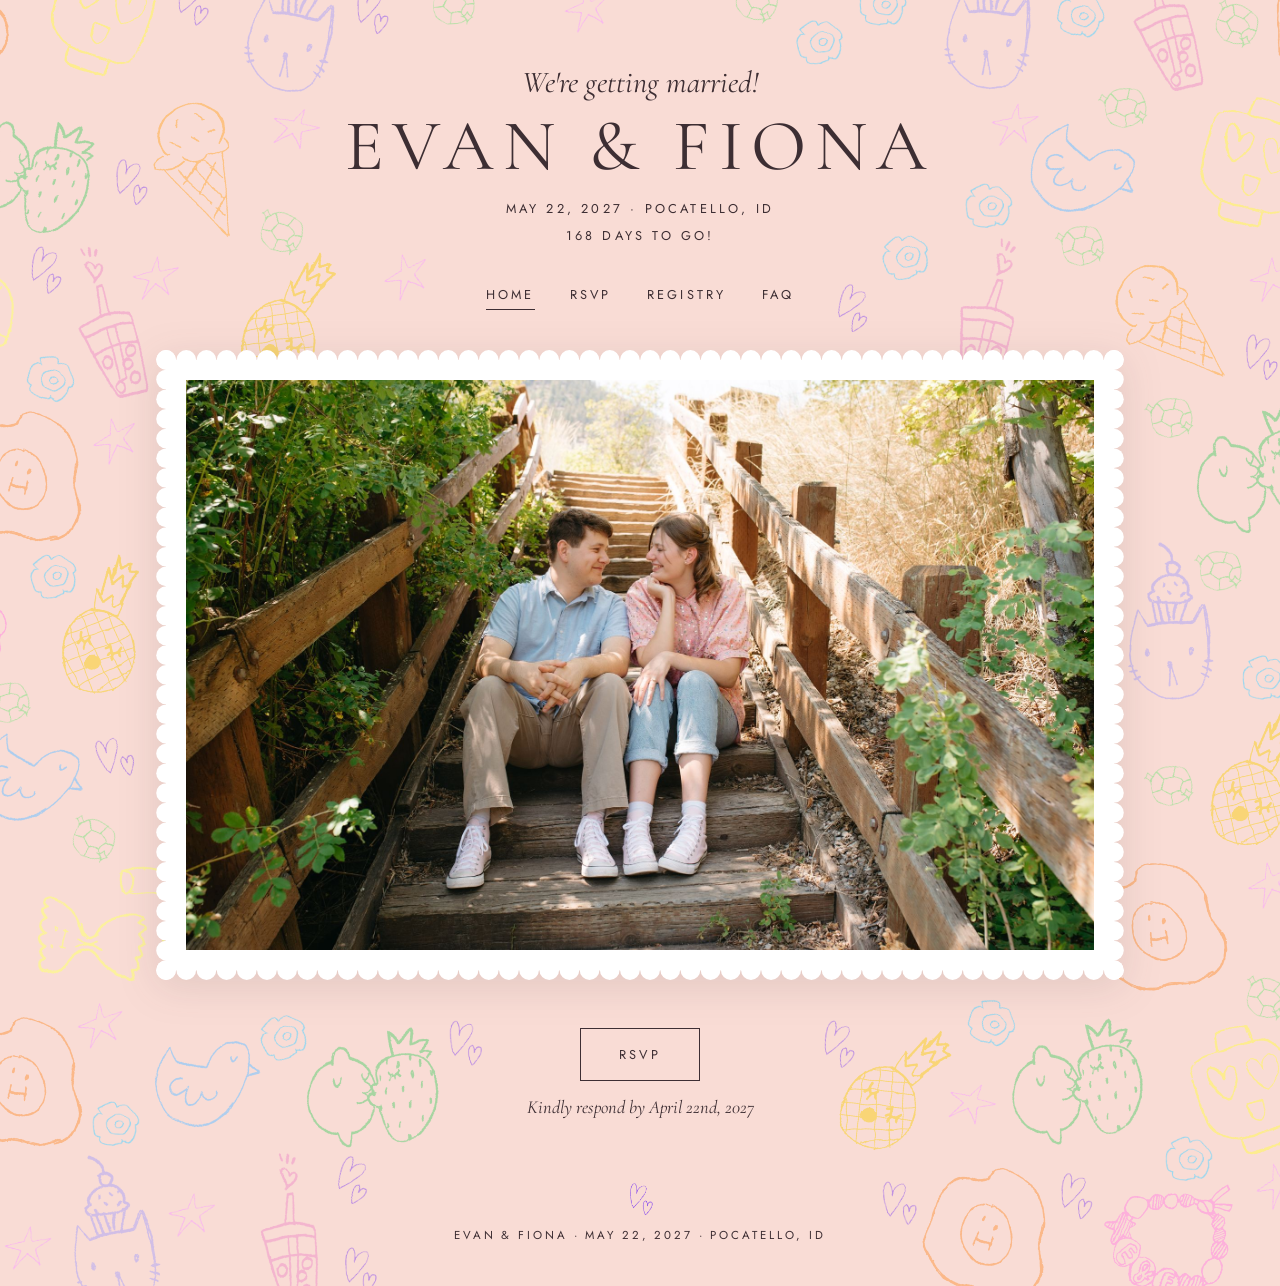
==== commit 9d39776e: "Closing RSVP until February 21st" ====
--- a/index.html
+++ b/index.html
@@ -29,7 +29,7 @@
 <link rel="preconnect" href="https://fonts.gstatic.com" crossorigin>
 <link rel="stylesheet" href="https://fonts.googleapis.com/css2?family=Cormorant+Garamond:ital,wght@0,400;0,500;1,400&family=Jost:wght@400;500&display=swap">
 <!-- After changing style.css or the doodle scripts, bump ?v= on them (in every page) so browsers load the new version right away -->
-<link rel="stylesheet" href="style.css?v=7">
+<link rel="stylesheet" href="style.css?v=8">
 <link rel="icon" type="image/png" href="favicon.ico">
 <link rel="apple-touch-icon" href="apple-touch-icon.png">
 </head>
@@ -112,7 +112,7 @@
     }
     new ResizeObserver(drawScallops).observe(framedPhoto);
   </script>
-  <script src="doodle-masks.js?v=7"></script>
-  <script src="doodles.js?v=7"></script>
+  <script src="doodle-masks.js?v=8"></script>
+  <script src="doodles.js?v=8"></script>
 </body>
 </html>
--- a/style.css
+++ b/style.css
@@ -360,6 +360,15 @@
   margin-bottom: 2.5rem;
 }
 
+/* Message shown until RSVPs open */
+.rsvp-closed {
+  max-width: 30rem;
+  margin: 1.5rem auto 0;
+  text-align: center;
+  font-size: 1.35rem;
+  line-height: 1.6;
+}
+
 .field {
   margin-bottom: 1.8rem;
   border: 0;  /* fieldsets have a border by default */
